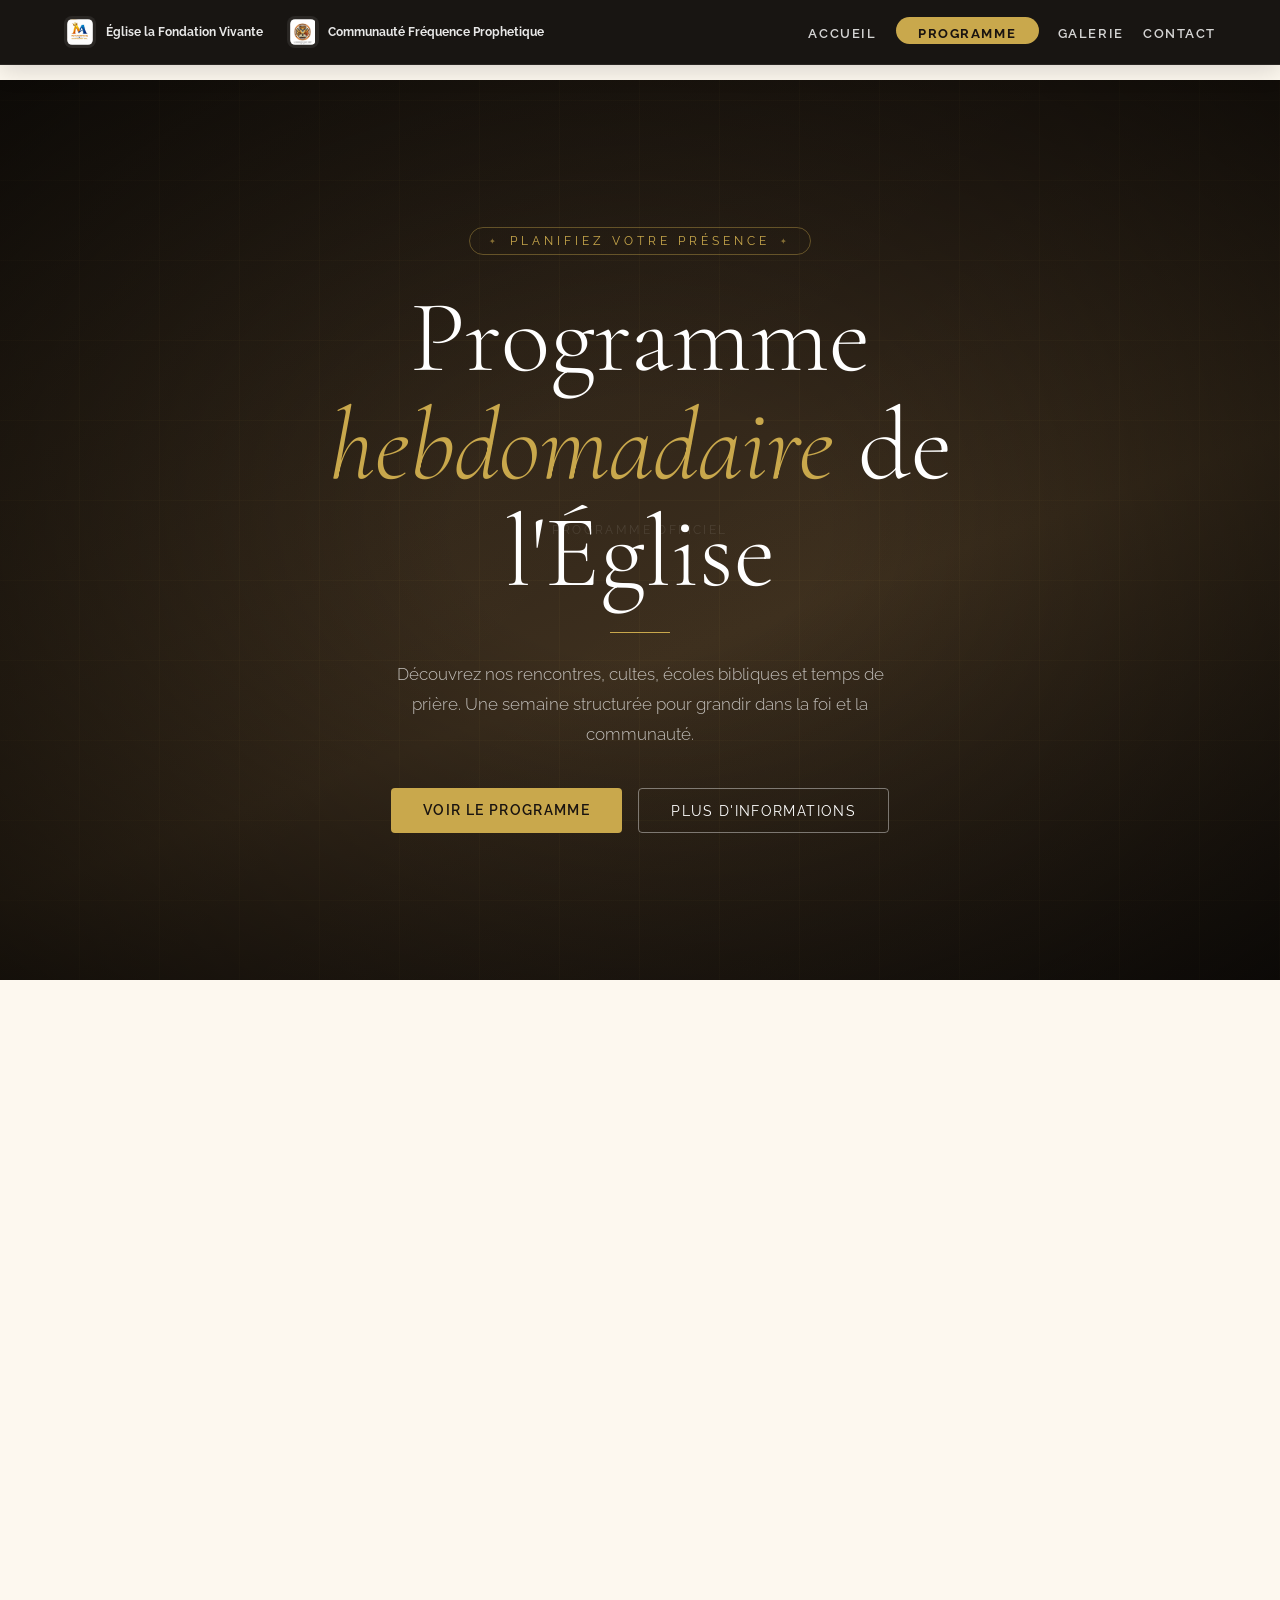
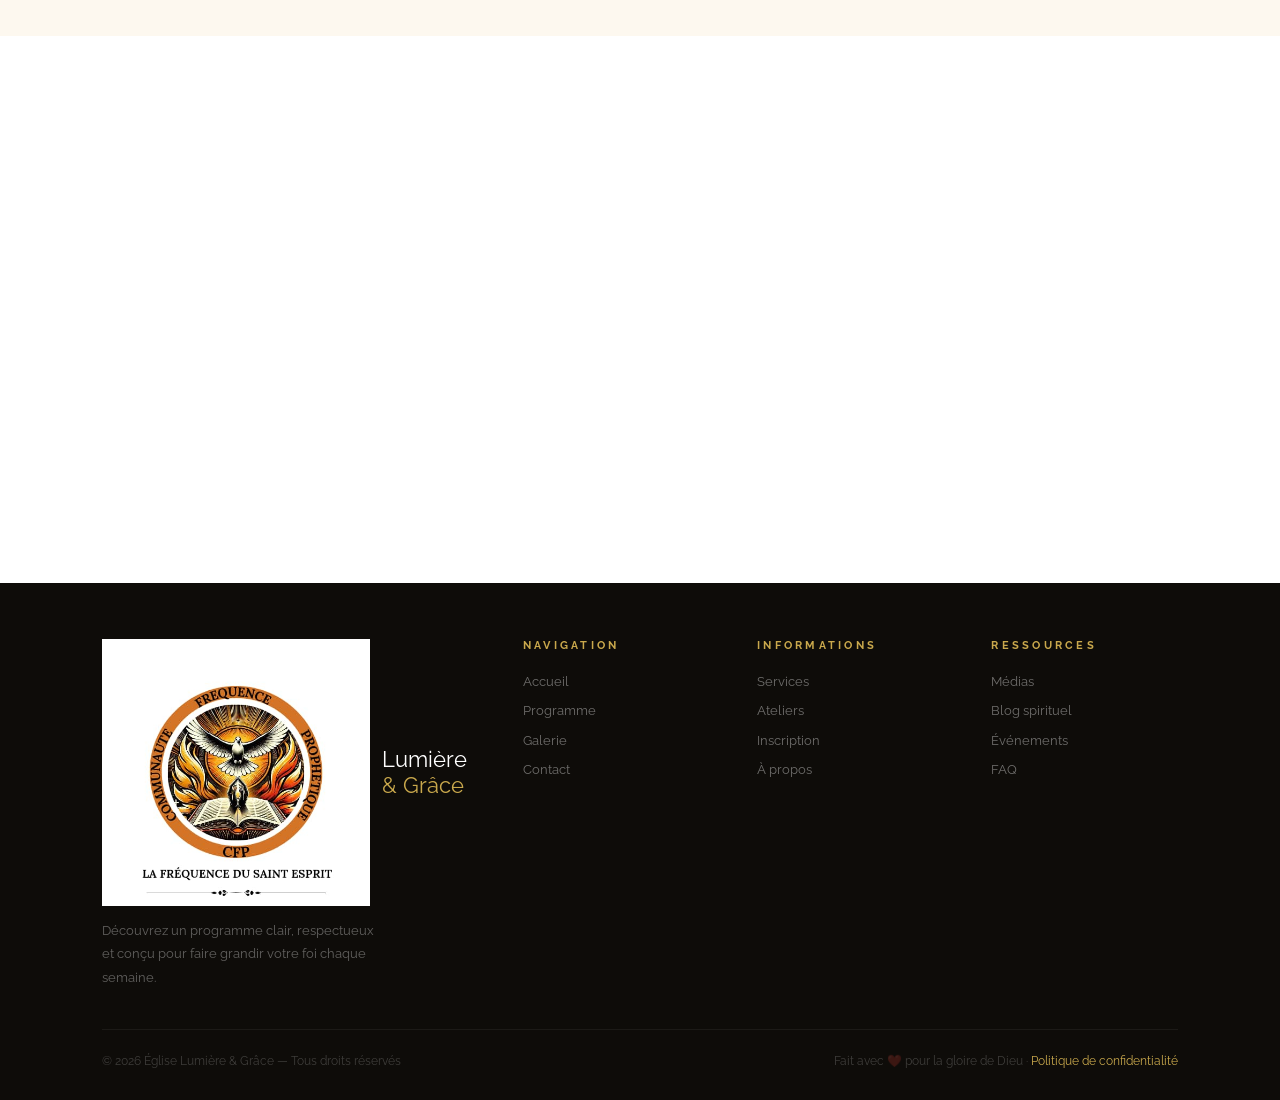
==== programme.html @ e60b37f6 "Add files via upload" ====
<!DOCTYPE html>
<html lang="fr">
<head>
  <meta charset="UTF-8" />
  <meta name="viewport" content="width=device-width, initial-scale=1.0" />
  <title>Programme - Église Lumière & Grâce</title>
  <link rel="preconnect" href="https://fonts.googleapis.com">
  <link rel="preconnect" href="https://fonts.gstatic.com" crossorigin>
  <link href="https://fonts.googleapis.com/css2?family=Cormorant+Garamond:ital,wght@0,300;0,400;0,600;0,700;1,300;1,400&family=Raleway:wght@300;400;500;600&display=swap" rel="stylesheet">
  <link rel="stylesheet" href="styles.css">
</head>
<body>

<header id="navbar" role="navigation" aria-label="Menu principal">
  <div class="nav-partners">
    <div class="partner-item">
      <img src="image logo/WhatsApp Image 2026-04-25 at 00.08.39.jpeg" alt="Église la Fondation Vivante">
      <span><strong>Église la Fondation Vivante</strong></span>
    </div>
    <div class="partner-item">
      <img src="image logo/WhatsApp Image 2026-04-25 at 00.08.05.jpeg" alt="Communauté Fréquence Prophetique">
      <span><strong>Communauté Fréquence Prophetique</strong></span>
    </div>
  </div>
  <ul class="nav-links">
    <li><a href="eglise.html#hero">Accueil</a></li>
    <li><a href="programme.html" class="nav-cta">Programme</a></li>
    <li><a href="eglise.html#galerie">Galerie</a></li>
    <li><a href="eglise.html#contact">Contact</a></li>
  </ul>
  <button class="burger" id="burger" type="button" aria-label="Ouvrir le menu" aria-expanded="false">
    <span></span><span></span><span></span>
  </button>
</header>

<nav class="mobile-menu" id="mobileMenu" role="navigation" aria-label="Menu mobile" aria-hidden="true">
  <a href="eglise.html#hero" onclick="closeMenu()">Accueil</a>
  <a href="programme.html" onclick="closeMenu()">Programme</a>
  <a href="eglise.html#galerie" onclick="closeMenu()">Galerie</a>
  <a href="eglise.html#contact" onclick="closeMenu()">Contact</a>
</nav>

<main>
  <section id="hero">
    <div class="hero-bg">
      <div class="hero-bg-placeholder">Programme officiel</div>
    </div>
    <div class="hero-content">
      <div class="hero-badge">Planifiez votre présence</div>
      <h1 class="hero-title">Programme <em>hebdomadaire</em> de l'Église</h1>
      <div class="hero-divider"></div>
      <p class="hero-sub">
        Découvrez nos rencontres, cultes, écoles bibliques et temps de prière.
        Une semaine structurée pour grandir dans la foi et la communauté.
      </p>
      <div class="hero-btns">
        <a href="#programme" class="btn-gold">Voir le programme</a>
        <a href="#infos" class="btn-outline">Plus d'informations</a>
      </div>
    </div>
  </section>

  <section id="programme">
    <div class="section-label reveal">Programme</div>
    <h2 class="section-title reveal delay-1">Nos <em>rencontres</em> et services</h2>
    <p class="section-desc reveal delay-2">
      Chaque activité est pensée pour vous accompagner dans la louange, l'enseignement et la vie communautaire.
      Retrouvez ici le calendrier détaillé de la semaine.
    </p>

    <div class="horaires-grid reveal delay-3">
      <div class="horaire-card">
        <span class="icon">🕊️</span>
        <p class="horaire-day">Dimanche Matin</p>
        <p class="horaire-service">Culte Principal</p>
        <p class="horaire-time">09h00 — 11h30</p>
        <p class="horaire-desc">Louange, enseignement biblique et adoration familiale</p>
      </div>
      <div class="horaire-card">
        <span class="icon">📖</span>
        <p class="horaire-day">Dimanche Soir</p>
        <p class="horaire-service">École du Dimanche</p>
        <p class="horaire-time">15h00 — 16h30</p>
        <p class="horaire-desc">Étude approfondie de la Parole pour tous les âges</p>
      </div>
      <div class="horaire-card">
        <span class="icon">🙏</span>
        <p class="horaire-day">Mercredi</p>
        <p class="horaire-service">Réunion de prière</p>
        <p class="horaire-time">18h00 — 19h30</p>
        <p class="horaire-desc">Intercession collective et communion spirituelle</p>
      </div>
      <div class="horaire-card">
        <span class="icon">🎵</span>
        <p class="horaire-day">Vendredi</p>
        <p class="horaire-service">Louange & Adoration</p>
        <p class="horaire-time">19h00 — 21h00</p>
        <p class="horaire-desc">Musique, prière et célébration du Seigneur</p>
      </div>
    </div>

    <div class="programme-note reveal delay-4">
      <p><strong>Note :</strong> Les horaires peuvent varier lors des jours fériés et fêtes chrétiennes. Consultez notre page d'accueil pour les annonces spéciales.</p>
    </div>
  </section>

  <section id="infos">
    <div class="section-label reveal">Services</div>
    <h2 class="section-title reveal delay-1">Détails des cultes et rencontres</h2>
    <div class="services-grid reveal delay-2">
      <div class="service-card">
        <div class="service-icon">🕊️</div>
        <h3 class="service-title">Culte principal du dimanche</h3>
        <p class="service-time">Dimanche · 09h00 - 11h30</p>
        <p class="service-desc">
          Un temps de louange, d'enseignement biblique et d'adoration pour toute la famille.
          Venez célébrer la présence de Dieu dans un environnement chaleureux.
        </p>
      </div>
      <div class="service-card">
        <div class="service-icon">📖</div>
        <h3 class="service-title">École du dimanche soir</h3>
        <p class="service-time">Dimanche · 15h00 - 16h30</p>
        <p class="service-desc">
          Enseignement pratique et profond pour grandir dans la parole, la foi et la vie chrétienne.
          Adapté à tous les âges avec des groupes spécifiques.
        </p>
      </div>
      <div class="service-card">
        <div class="service-icon">🙏</div>
        <h3 class="service-title">Réunion de prière</h3>
        <p class="service-time">Mercredi · 18h00 - 19h30</p>
        <p class="service-desc">
          Un moment fort de communion pour intercéder ensemble et vivre la présence de Dieu.
          Partagez vos prières et recevez du soutien spirituel.
        </p>
      </div>
      <div class="service-card">
        <div class="service-icon">🎵</div>
        <h3 class="service-title">Louange & Adoration</h3>
        <p class="service-time">Vendredi · 19h00 - 21h00</p>
        <p class="service-desc">
          Temps de musique, de prière et de célébration pour élever le nom de Jésus ensemble.
          Laissez-vous emporter par la puissance de l'adoration.
        </p>
      </div>
    </div>
  </section>

  <section id="ministères" style="background: var(--cream);">
    <div class="section-label reveal">Ministères</div>
    <h2 class="section-title reveal delay-1">Nos <em>groupes</em> et activités</h2>
    <p class="section-desc reveal delay-2">
      Au-delà des cultes hebdomadaires, rejoignez nos ministères spécialisés pour servir,
      grandir et vivre une foi active dans votre quotidien.
    </p>

    <div class="ministères-grid reveal delay-3">
      <div class="ministère-card">
        <div class="ministère-icon">👨‍👩‍👧‍👦</div>
        <h3 class="ministère-title">Ministère des Familles</h3>
        <p class="ministère-desc">Accompagnement des couples et familles dans leur marche chrétienne.</p>
      </div>
      <div class="ministère-card">
        <div class="ministère-icon">🎵</div>
        <h3 class="ministère-title">Groupe de Louange</h3>
        <p class="ministère-desc">Participez à la musique et à l'adoration pour glorifier Dieu.</p>
      </div>
      <div class="ministère-card">
        <div class="ministère-icon">🧑‍🎓</div>
        <h3 class="ministère-title">Jeunesse</h3>
        <p class="ministère-desc">Rencontres et activités pour les jeunes de 13 à 30 ans.</p>
      </div>
      <div class="ministère-card">
        <div class="ministère-icon">🤝</div>
        <h3 class="ministère-title">Actions Sociales</h3>
        <p class="ministère-desc">Service aux plus démunis et œuvres caritatives locales.</p>
      </div>
    </div>
  </section>

  <section id="contact" style="background: var(--white);">
    <div class="section-label reveal">Contact</div>
    <h2 class="section-title reveal delay-1">Besoin de <em>renseignements</em> ?</h2>
    <p class="section-desc reveal delay-2">
      Notre équipe est à votre disposition pour répondre à vos questions sur le programme,
      vous aider à choisir le service adapté ou vous accompagner dans votre démarche.
    </p>
    <div class="contact-info reveal delay-3" style="padding-right: 0;">
      <div class="contact-detail">
        <div class="contact-icon">📍</div>
        <div class="contact-text">
          <small>Adresse</small>
          <p>12 Rue de l'Évangile, Cocody, Abidjan</p>
        </div>
      </div>
      <div class="contact-detail">
        <div class="contact-icon">✉️</div>
        <div class="contact-text">
          <small>Email</small>
          <p>contact@eglise-lumiere.ci</p>
        </div>
      </div>
      <div class="contact-detail">
        <div class="contact-icon">📞</div>
        <div class="contact-text">
          <small>Téléphone</small>
          <p>+225 07 XX XX XX XX</p>
        </div>
      </div>
    </div>
  </section>
</main>

<footer>
  <div class="footer-top">
    <div class="footer-brand">
      <div class="nav-logo">
        <div class="logo-img">
          <img src="image logo/WhatsApp Image 2026-04-25 at 00.08.05.jpeg" alt="Logo - La Fréquence du Saint Esprit">
        </div>
        <span class="logo-name" style="color: var(--white)">Lumière <span style="color: var(--gold)">& Grâce</span></span>
      </div>
      <p>Découvrez un programme clair, respectueux et conçu pour faire grandir votre foi chaque semaine.</p>
    </div>
    <div class="footer-col">
      <h4>Navigation</h4>
      <ul>
        <li><a href="eglise.html#hero">Accueil</a></li>
        <li><a href="programme.html">Programme</a></li>
        <li><a href="eglise.html#galerie">Galerie</a></li>
        <li><a href="eglise.html#contact">Contact</a></li>
      </ul>
    </div>
    <div class="footer-col">
      <h4>Informations</h4>
      <ul>
        <li><a href="#programme">Services</a></li>
        <li><a href="#infos">Ateliers</a></li>
        <li><a href="#contact">Inscription</a></li>
        <li><a href="#">À propos</a></li>
      </ul>
    </div>
    <div class="footer-col">
      <h4>Ressources</h4>
      <ul>
        <li><a href="eglise.html#videos">Médias</a></li>
        <li><a href="#">Blog spirituel</a></li>
        <li><a href="#">Événements</a></li>
        <li><a href="#">FAQ</a></li>
      </ul>
    </div>
  </div>
  <div class="footer-bottom">
    <span>© 2026 Église Lumière & Grâce — Tous droits réservés</span>
    <span>Fait avec ❤️ pour la gloire de Dieu · <a href="#">Politique de confidentialité</a></span>
  </div>
</footer>

<script>
  const navbar = document.getElementById('navbar');
  const burger = document.getElementById('burger');
  const mobileMenu = document.getElementById('mobileMenu');

  window.addEventListener('scroll', () => {
    navbar.classList.toggle('scrolled', window.scrollY > 60);
  });

  if (burger && mobileMenu) {
    mobileMenu.setAttribute('aria-hidden', 'true');
    burger.addEventListener('click', () => {
      const isOpen = !mobileMenu.classList.contains('open');
      burger.classList.toggle('open');
      mobileMenu.classList.toggle('open');
      mobileMenu.setAttribute('aria-hidden', String(!isOpen));
      burger.setAttribute('aria-expanded', String(isOpen));
      document.body.style.overflow = isOpen ? 'hidden' : '';
    });
  }

  function closeMenu() {
    if (!burger || !mobileMenu) return;
    burger.classList.remove('open');
    mobileMenu.classList.remove('open');
    mobileMenu.setAttribute('aria-hidden', 'true');
    burger.setAttribute('aria-expanded', 'false');
    document.body.style.overflow = '';
  }
</script>
</body>
</html>
---- styles.css ----
/* ─── VARIABLES ─────────────────────────────────────── */
:root {
  --gold:     #c9a84c;
  --gold-lt:  #e8c96a;
  --gold-dk:  #8a6820;
  --cream:    #fdf8ef;
  --dark:     #1a1410;
  --mid:      #3d2f1e;
  --text:     #4a3728;
  --white:    #ffffff;
  --radius:   4px;
  --trans:    0.4s cubic-bezier(.4,0,.2,1);
  --topbar-offset: 72px;
  --page-offset: 80px;
}

/* ─── RESET ─────────────────────────────────────────── */
*, *::before, *::after { box-sizing: border-box; margin: 0; padding: 0; }
html { scroll-behavior: smooth; font-size: 16px; }
body {
  font-family: 'Raleway', sans-serif;
  background: var(--cream);
  color: var(--text);
  overflow-x: hidden;
  padding-top: var(--page-offset);
}
img, video { max-width: 100%; display: block; }
a { text-decoration: none; color: inherit; }

/* ─── SCROLL BAR ─────────────────────────────────────── */
::-webkit-scrollbar { width: 6px; }
::-webkit-scrollbar-track { background: var(--cream); }
::-webkit-scrollbar-thumb { background: var(--gold); border-radius: 3px; }

/* ─── LOADER ─────────────────────────────────────────── */
#loader {
  position: fixed; inset: 0;
  background: var(--dark);
  display: flex; flex-direction: column;
  align-items: center; justify-content: center;
  z-index: 9999;
  transition: opacity .6s ease, visibility .6s ease;
}
#loader.hidden { opacity: 0; visibility: hidden; pointer-events: none; }
.loader-cross {
  width: 50px; height: 50px;
  position: relative;
  animation: pulse 1.2s ease-in-out infinite;
}
.loader-cross::before,
.loader-cross::after {
  content: '';
  position: absolute;
  background: var(--gold);
  border-radius: 2px;
}
.loader-cross::before { width: 6px; height: 100%; top: 0; left: 50%; transform: translateX(-50%); }
.loader-cross::after  { width: 100%; height: 6px; top: 50%; left: 0; transform: translateY(-50%); }
.loader-text { color: var(--gold); font-family: 'Cormorant Garamond', serif; font-size: 1rem; letter-spacing: .4em; margin-top: 1.5rem; opacity: .7; }
@keyframes pulse { 0%,100%{ opacity:.4; transform:scale(.9); } 50%{ opacity:1; transform:scale(1); } }

/* ─── NAV ─────────────────────────────────────────────── */
.top-partners-bar {
  position: fixed; top: 0; left: 0; right: 0; z-index: 105;
  display: flex; flex-wrap: wrap; justify-content: space-between; align-items: center;
  gap: 1rem;
  min-height: 4.2rem;
  padding: .7rem 5%;
  background: rgba(15,12,9,.92);
  border-bottom: 1px solid rgba(255,255,255,.1);
  backdrop-filter: blur(10px);
}
.partner-item {
  display: flex; align-items: center; gap: .75rem;
}
.partner-item img {
  width: 34px; height: 34px;
  object-fit: cover;
  border-radius: 12px;
  background: rgba(255,255,255,.08);
  padding: .3rem;
}
.partner-item span {
  font-size: .79rem;
  color: rgba(255,255,255,.92);
  font-weight: 600;
  line-height: 1.2;
}
.partner-item span strong { font-weight: 700; }

#navbar {
  position: fixed; top: 0; left: 0; right: 0; z-index: 110;
  display: flex; align-items: center; justify-content: space-between;
  padding: 1rem 5%;
  background: rgba(15,12,9,.96);
  border-bottom: 1px solid rgba(255,255,255,.08);
  box-shadow: 0 6px 24px rgba(0,0,0,.14);
  transition: background var(--trans), box-shadow var(--trans), padding var(--trans);
}
#navbar.scrolled {
  background: rgba(15,12,9,.99);
  backdrop-filter: blur(12px);
  box-shadow: 0 10px 32px rgba(0,0,0,.2);
  padding: .75rem 5%;
}
.nav-logo {
  display: flex; align-items: center; gap: .8rem;
}
.nav-partners {
  display: flex; gap: 1.5rem; align-items: center;
}
.nav-partners .partner-item {
  display: flex; align-items: center; gap: .6rem;
}
.nav-partners .partner-item img {
  width: 32px; height: 32px;
  object-fit: cover;
  border-radius: 8px;
  background: rgba(255,255,255,.08);
  padding: .2rem;
}
.nav-partners .partner-item span {
  font-size: .75rem;
  color: rgba(255,255,255,.9);
  font-weight: 600;
  line-height: 1.2;
}
.nav-partners .partner-item span strong { font-weight: 700; }
.nav-links {
  display: flex; gap: 1.2rem; list-style: none;
  align-items: center;
}
.nav-links a {
  color: rgba(255,255,255,.82);
  font-size: .82rem; font-weight: 600;
  letter-spacing: .12em; text-transform: uppercase;
  position: relative; padding-bottom: 3px;
  transition: color var(--trans);
}
.nav-links a::after {
  content: '';
  position: absolute; bottom: 0; left: 0;
  width: 0; height: 1px;
  background: var(--gold);
  transition: width var(--trans);
}
.nav-links a:hover { color: var(--gold); }
.nav-links a:hover::after { width: 100%; }

.nav-cta {
  background: var(--gold);
  color: var(--dark) !important;
  padding: .55rem 1.4rem;
  border-radius: 999px;
  font-weight: 700 !important;
  letter-spacing: .1em;
  transition: background var(--trans), transform var(--trans) !important;
}
.nav-cta::after { display: none !important; }
.nav-cta:hover { background: var(--gold-lt) !important; transform: translateY(-1px); }

/* burger */
.burger {
  display: none;
  appearance: none;
  border: none;
  background: transparent;
  color: inherit;
  flex-direction: column; gap: 5px;
  cursor: pointer;
  padding: 8px;
}
.burger span {
  width: 26px; height: 2px;
  background: var(--white);
  border-radius: 2px;
  transition: var(--trans);
}
.burger.open span:nth-child(1) { transform: rotate(45deg) translate(5px,5px); }
.burger.open span:nth-child(2) { opacity: 0; }
.burger.open span:nth-child(3) { transform: rotate(-45deg) translate(5px,-5px); }

/* mobile menu */
.mobile-menu {
  display: none;
  position: fixed; top: 0; left: 0; right: 0; bottom: 0;
  background: rgba(15,12,9,.98);
  flex-direction: column; align-items: center; justify-content: center;
  gap: 2rem; z-index: 115;
  padding: 0 2rem;
}
.mobile-menu.open { display: flex; animation: fadeIn .3s ease; }
.mobile-menu a {
  color: var(--white);
  font-family: 'Cormorant Garamond', serif;
  font-size: 1.9rem; letter-spacing: .08em;
  transition: color var(--trans);
}
.mobile-menu a:hover { color: var(--gold); }

/* ─── NAV RESPONSIVE ────────────────────────────────── */
@media (max-width: 980px) {
  .top-partners-bar { padding: .7rem 4%; gap: .8rem; }
  #navbar { padding: .85rem 4%; }
  .nav-links { display: none; }
  .burger { display: flex; }
  .nav-partners { display: none; }
}

@media (max-width: 720px) {
  .top-partners-bar { flex-direction: column; align-items: flex-start; padding: .8rem 4%; }
  .partner-item { width: 100%; justify-content: flex-start; }
  #navbar { padding: .75rem 4%; }
  .logo-name { font-size: 1.05rem; }
  .nav-cta { padding: .55rem 1rem; font-size: .78rem; }
  .hero-content { padding: 2rem 4%; }
  .hero-badge { font-size: .75rem; padding: .4rem 1rem; }
  .hero-title { font-size: clamp(2.6rem, 9vw, 4.5rem); }
}

/* ─── HERO ────────────────────────────────────────────── */
#hero {
  min-height: 100vh;
  position: relative;
  display: flex; align-items: center; justify-content: center;
  overflow: hidden;
}
/* ── HERO BG — remplacez l'URL par votre image ── */
.hero-bg {
  position: absolute; inset: 0;
  background: linear-gradient(160deg, #1a1410 0%, #3d2f1e 60%, #1a1410 100%);
  /* background: url('votre-image-hero.jpg') center/cover no-repeat; */
}
.hero-bg::after {
  content: '';
  position: absolute; inset: 0;
  background: radial-gradient(ellipse at center, transparent 20%, rgba(0,0,0,.65) 100%);
}
/* ── IMAGE PLACEHOLDER HERO ── */
.hero-bg-placeholder {
  position: absolute; inset: 0;
  background:
    linear-gradient(135deg,
      rgba(201,168,76,.06) 0%,
      transparent 50%,
      rgba(201,168,76,.04) 100%),
    repeating-linear-gradient(
      0deg,
      transparent,
      transparent 79px,
      rgba(201,168,76,.04) 79px,
      rgba(201,168,76,.04) 80px
    ),
    repeating-linear-gradient(
      90deg,
      transparent,
      transparent 79px,
      rgba(201,168,76,.04) 79px,
      rgba(201,168,76,.04) 80px
    );
  display: flex; align-items: center; justify-content: center;
  font-size: .75rem; color: rgba(255,255,255,.1);
  letter-spacing: .2em; text-transform: uppercase;
}
.hero-content {
  position: relative; z-index: 2;
  text-align: center;
  padding: 2rem 5%;
  max-width: 860px;
}
.hero-badge {
  display: inline-flex; align-items: center; gap: .6rem;
  border: 1px solid rgba(201,168,76,.4);
  color: var(--gold); font-size: .72rem;
  letter-spacing: .35em; text-transform: uppercase;
  padding: .4rem 1.2rem; border-radius: 100px;
  margin-bottom: 1.8rem;
  opacity: 0; transform: translateY(20px);
  animation: slideUp .7s ease .3s forwards;
}
.hero-badge::before, .hero-badge::after {
  content: '✦'; font-size: .5rem; opacity: .6;
}
.hero-title {
  font-family: 'Cormorant Garamond', serif;
  font-size: clamp(3rem, 8vw, 7rem);
  font-weight: 300; line-height: 1.05;
  color: var(--white);
  opacity: 0; transform: translateY(30px);
  animation: slideUp .8s ease .5s forwards;
}
.hero-title em { color: var(--gold); font-style: italic; }
.hero-divider {
  width: 60px; height: 1px;
  background: var(--gold);
  margin: 1.6rem auto;
  opacity: 0;
  animation: fadeIn .6s ease .9s forwards;
}
.hero-sub {
  font-size: clamp(.9rem, 2vw, 1.05rem);
  color: rgba(255,255,255,.7);
  font-weight: 300; line-height: 1.8;
  max-width: 500px; margin: 0 auto 2.4rem;
  opacity: 0;
  animation: fadeIn .8s ease 1.1s forwards;
}
.hero-btns {
  display: flex; gap: 1rem; justify-content: center; flex-wrap: wrap;
  opacity: 0; transform: translateY(20px);
  animation: slideUp .7s ease 1.3s forwards;
}
.btn-gold {
  background: var(--gold);
  color: var(--dark);
  padding: .85rem 2rem;
  border-radius: var(--radius);
  font-weight: 600; font-size: .85rem;
  letter-spacing: .1em; text-transform: uppercase;
  transition: background var(--trans), transform var(--trans), box-shadow var(--trans);
}
.btn-gold:hover {
  background: var(--gold-lt);
  transform: translateY(-2px);
  box-shadow: 0 8px 24px rgba(201,168,76,.3);
}
.btn-outline {
  border: 1px solid rgba(255,255,255,.4);
  color: var(--white);
  padding: .85rem 2rem;
  border-radius: var(--radius);
  font-weight: 400; font-size: .85rem;
  letter-spacing: .1em; text-transform: uppercase;
  transition: border-color var(--trans), color var(--trans), transform var(--trans);
}
.btn-outline:hover {
  border-color: var(--gold); color: var(--gold);
  transform: translateY(-2px);
}
.hero-scroll {
  position: absolute; bottom: 2.5rem; left: 50%; transform: translateX(-50%);
  display: flex; flex-direction: column; align-items: center; gap: .5rem;
  color: rgba(255,255,255,.4); font-size: .65rem; letter-spacing: .2em;
  text-transform: uppercase;
  animation: bounce 2s ease infinite;
}
.hero-scroll::before {
  content: '';
  width: 1px; height: 40px;
  background: linear-gradient(to bottom, transparent, var(--gold));
}
@keyframes bounce { 0%,100%{ transform: translateX(-50%) translateY(0); } 50%{ transform: translateX(-50%) translateY(6px); } }

/* ─── SECTIONS COMMUNES ──────────────────────────────── */
section { padding: 6rem 5%; scroll-margin-top: 160px; }
.section-label {
  font-size: .7rem; letter-spacing: .4em; text-transform: uppercase;
  color: var(--gold); margin-bottom: .8rem;
  display: flex; align-items: center; gap: .8rem;
}
.section-label::before {
  content: ''; display: block;
  width: 30px; height: 1px; background: var(--gold); flex-shrink: 0;
}
.section-title {
  font-family: 'Cormorant Garamond', serif;
  font-size: clamp(2rem, 4.5vw, 3.2rem);
  font-weight: 300; line-height: 1.15;
  color: var(--dark); margin-bottom: 1.2rem;
}
.section-title em { color: var(--gold-dk); font-style: italic; }
.section-desc {
  max-width: 560px;
  font-size: .95rem; line-height: 1.9;
  color: var(--text); font-weight: 300;
}
.text-center { text-align: center; }
.justify-center { justify-content: center; }
.section-title.light { color: var(--white); }
.text-white { color: var(--white); }
.text-gold { color: var(--gold); }
.text-light { color: rgba(255,255,255,.55); }
.btn-sm {
  font-size: .8rem;
  padding: .7rem 1.4rem;
}

/*  animations */
.reveal {
  opacity: 0; transform: translateY(36px);
  transition: opacity .8s ease, transform .8s ease;
}
.reveal.visible { opacity: 1; transform: none; }
.reveal-left  { opacity: 0; transform: translateX(-40px); transition: opacity .8s ease, transform .8s ease; }
.reveal-right { opacity: 0; transform: translateX(40px);  transition: opacity .8s ease, transform .8s ease; }
.reveal-left.visible, .reveal-right.visible { opacity: 1; transform: none; }
.delay-1 { transition-delay: .15s !important; }
.delay-2 { transition-delay: .30s !important; }
.delay-3 { transition-delay: .45s !important; }
.delay-4 { transition-delay: .60s !important; }

/* ─── ACCUEIL / BIENVENUE ─────────────────────────────── */
#accueil {
  background: var(--white);
  display: grid; grid-template-columns: 1fr 1fr;
  gap: 5rem; align-items: center;
  padding: 7rem 8%;
}
.welcome-img {
  position: relative; border-radius: 2px; overflow: hidden;
  aspect-ratio: 4/5;
}
/* ── IMAGE PLACEHOLDER ── */
.img-placeholder {
  width: 100%; height: 100%;
  background: linear-gradient(145deg, #e8dcc8, #d4c4a0);
  display: flex; flex-direction: column;
  align-items: center; justify-content: center;
  gap: .6rem; color: #9a8060; font-size: .78rem;
  letter-spacing: .15em; text-transform: uppercase;
  min-height: 200px;
}
.img-placeholder svg { opacity: .35; width: 40px; height: 40px; }
.img-placeholder img { width: 100%; height: 100%; object-fit: cover; }
.welcome-img .badge-img {
  position: absolute; bottom: -1.5rem; right: -1.5rem;
  width: 120px; height: 120px;
  background: var(--gold);
  border-radius: 50%;
  display: flex; flex-direction: column;
  align-items: center; justify-content: center;
  color: var(--dark);
  font-family: 'Cormorant Garamond', serif;
  font-size: 2rem; font-weight: 700;
  line-height: 1; text-align: center;
  box-shadow: 0 4px 20px rgba(201,168,76,.4);
}
.welcome-img .badge-img small { font-size: .65rem; letter-spacing: .15em; font-weight: 400; font-family: 'Raleway', sans-serif; }
.welcome-img .gold-line {
  position: absolute; top: -1rem; left: -1rem;
  width: 60%; height: 60%;
  border-top: 2px solid var(--gold);
  border-left: 2px solid var(--gold);
}
.welcome-text { padding-left: 1rem; }
.welcome-quote {
  border-left: 3px solid var(--gold);
  padding: 1rem 1.5rem;
  margin: 2rem 0;
  font-family: 'Cormorant Garamond', serif;
  font-style: italic; font-size: 1.2rem;
  color: var(--mid); line-height: 1.7;
}
.stats-row {
  display: grid; grid-template-columns: repeat(3, 1fr);
  gap: 1.5rem; margin-top: 2.5rem;
}
.stat-item { text-align: center; }
.stat-num {
  font-family: 'Cormorant Garamond', serif;
  font-size: 2.4rem; font-weight: 600; color: var(--gold-dk);
  display: block;
}
.stat-lbl {
  font-size: .72rem; letter-spacing: .15em;
  text-transform: uppercase; color: var(--text); opacity: .7;
}

/* ─── HORAIRES ───────────────────────────────────────── */
#horaires {
  background: var(--dark);
  text-align: center;
}
#horaires .section-title { color: var(--white); }
#horaires .section-label::before { background: var(--gold); }
.horaires-grid {
  display: grid;
  grid-template-columns: repeat(auto-fit, minmax(220px, 1fr));
  gap: 1.5rem; margin-top: 3.5rem;
}
.horaire-card {
  border: 1px solid rgba(201,168,76,.2);
  border-radius: var(--radius);
  padding: 2rem 1.5rem;
  transition: border-color var(--trans), transform var(--trans), background var(--trans);
  cursor: default;
}
.horaire-card:hover {
  border-color: var(--gold);
  background: rgba(201,168,76,.06);
  transform: translateY(-4px);
}
.horaire-card .icon {
  font-size: 1.8rem; margin-bottom: 1rem; display: block;
}
.horaire-day {
  font-family: 'Cormorant Garamond', serif;
  font-size: 1.3rem; color: var(--gold); margin-bottom: .4rem;
}
.horaire-service {
  font-size: .8rem; color: rgba(255,255,255,.6);
  letter-spacing: .08em; margin-bottom: .6rem;
}
.horaire-time {
  font-size: 1rem; color: var(--white); font-weight: 500;
}
.horaire-desc {
  font-size: .75rem; color: rgba(255,255,255,.7);
  margin-top: .4rem; line-height: 1.4;
}
.programme-note {
  margin-top: 2rem; text-align: center;
  color: var(--text); font-size: .9rem;
  max-width: 600px; margin-left: auto; margin-right: auto;
}
.programme-note p { margin: 0; }

/* ─── SERVICES ─────────────────────────────────── */
.services-grid {
  display: grid;
  grid-template-columns: repeat(auto-fit, minmax(280px, 1fr));
  gap: 2rem; margin-top: 3rem;
}
.service-card {
  background: var(--white);
  border-radius: var(--radius);
  padding: 2rem 1.5rem;
  box-shadow: 0 4px 20px rgba(0,0,0,.08);
  transition: transform var(--trans), box-shadow var(--trans);
  text-align: center;
}
.service-card:hover {
  transform: translateY(-4px);
  box-shadow: 0 8px 30px rgba(0,0,0,.12);
}
.service-icon {
  font-size: 2.5rem; margin-bottom: 1rem;
}
.service-title {
  font-family: 'Cormorant Garamond', serif;
  font-size: 1.3rem; font-weight: 600;
  color: var(--dark); margin-bottom: .5rem;
}
.service-time {
  font-size: .85rem; color: var(--gold);
  font-weight: 600; margin-bottom: 1rem;
  letter-spacing: .1em; text-transform: uppercase;
}
.service-desc {
  font-size: .9rem; line-height: 1.6;
  color: var(--text);
}

/* ─── MINISTÈRES ───────────────────────────────── */
.ministères-grid {
  display: grid;
  grid-template-columns: repeat(auto-fit, minmax(250px, 1fr));
  gap: 1.5rem; margin-top: 3rem;
}
.ministère-card {
  background: var(--white);
  border-radius: var(--radius);
  padding: 1.5rem;
  text-align: center;
  transition: transform var(--trans), box-shadow var(--trans);
}
.ministère-card:hover {
  transform: translateY(-2px);
  box-shadow: 0 6px 20px rgba(0,0,0,.1);
}
.ministère-icon {
  font-size: 2rem; margin-bottom: .8rem;
}
.ministère-title {
  font-family: 'Cormorant Garamond', serif;
  font-size: 1.1rem; font-weight: 600;
  color: var(--dark); margin-bottom: .5rem;
}
.ministère-desc {
  font-size: .85rem; line-height: 1.5;
  color: var(--text);
}
.horaires-note {
  margin-top: 2rem; color: rgba(255,255,255,.4);
  font-size: .82rem; font-style: italic;
}

/* ─── GALERIE PHOTO ──────────────────────────────────── */
#galerie { background: var(--cream); }
.galerie-header {
  display: flex; justify-content: space-between; align-items: flex-end;
  flex-wrap: wrap; gap: 1rem; margin-bottom: 3rem;
}
.gallery-grid {
  display: grid;
  grid-template-columns: repeat(12, 1fr);
  grid-template-rows: auto;
  gap: 1rem;
}
.gallery-item {
  position: relative; overflow: hidden;
  border-radius: var(--radius);
  cursor: pointer;
}
.gallery-item:nth-child(1) { grid-column: span 5; grid-row: span 2; }
.gallery-item:nth-child(2) { grid-column: span 4; }
.gallery-item:nth-child(3) { grid-column: span 3; }
.gallery-item:nth-child(4) { grid-column: span 4; }
.gallery-item:nth-child(5) { grid-column: span 3; }
.gallery-item:nth-child(6) { grid-column: span 5; }
.gallery-item .img-placeholder {
  aspect-ratio: unset;
  min-height: 180px; height: 100%;
}
.gallery-item img {
  width: 100%; height: 100%; object-fit: cover;
  transition: transform .6s ease;
}
.gallery-item:hover img { transform: scale(1.05); }
.gallery-overlay {
  position: absolute; inset: 0;
  background: linear-gradient(to top, rgba(0,0,0,.5) 0%, transparent 60%);
  opacity: 0; transition: opacity var(--trans);
  display: flex; align-items: flex-end; padding: 1rem;
}
.gallery-item:hover .gallery-overlay { opacity: 1; }
.gallery-overlay span {
  color: var(--white); font-size: .78rem; letter-spacing: .12em;
}

/* ─── VIDÉOS ─────────────────────────────────────────── */
#videos { background: var(--white); }
.videos-grid {
  display: grid;
  grid-template-columns: repeat(auto-fit, minmax(300px, 1fr));
  gap: 2rem; margin-top: 3rem;
}
.video-card {
  border-radius: var(--radius);
  overflow: hidden;
  box-shadow: 0 4px 24px rgba(0,0,0,.08);
  transition: transform var(--trans), box-shadow var(--trans);
}
.video-card:hover {
  transform: translateY(-4px);
  box-shadow: 0 12px 40px rgba(0,0,0,.14);
}
.video-wrapper {
  position: relative;
  aspect-ratio: 16/9;
  background: var(--dark);
  overflow: hidden;
}
/* ── VIDEO PLACEHOLDER ── */
.video-placeholder {
  width: 100%; height: 100%;
  display: flex; flex-direction: column;
  align-items: center; justify-content: center;
  gap: .8rem;
  background: linear-gradient(135deg, #2a2018, #1a1410);
}
.play-btn {
  width: 56px; height: 56px;
  background: var(--gold);
  border-radius: 50%;
  display: flex; align-items: center; justify-content: center;
  transition: transform var(--trans), background var(--trans);
}
.video-card:hover .play-btn { transform: scale(1.1); background: var(--gold-lt); }
.play-btn svg { fill: var(--dark); margin-left: 3px; }
.video-placeholder video {
  position: absolute; inset: 0;
  width: 100%; height: 100%; object-fit: cover;
}
.video-info { padding: 1.2rem 1.4rem; background: var(--white); }
.video-tag {
  font-size: .65rem; letter-spacing: .25em; text-transform: uppercase;
  color: var(--gold); margin-bottom: .4rem;
}
.video-title-card {
  font-family: 'Cormorant Garamond', serif;
  font-size: 1.15rem; color: var(--dark); margin-bottom: .4rem;
}
.video-date { font-size: .78rem; color: rgba(0,0,0,.4); }

/* ─── PASTEUR / ÉQUIPE ───────────────────────────────── */
#equipe {
  background: linear-gradient(160deg, #f7f0e3, #fdf8ef);
}
.equipe-grid {
  display: grid;
  grid-template-columns: repeat(auto-fit, minmax(240px, 1fr));
  gap: 2rem; margin-top: 3.5rem;
}
.membre-card {
  text-align: center;
  padding: 2rem 1.5rem;
  background: var(--white);
  border-radius: var(--radius);
  border-bottom: 3px solid transparent;
  transition: border-color var(--trans), box-shadow var(--trans), transform var(--trans);
}
.membre-card:hover {
  border-bottom-color: var(--gold);
  box-shadow: 0 8px 32px rgba(0,0,0,.1);
  transform: translateY(-4px);
}
.membre-photo {
  width: 100px; height: 100px;
  border-radius: 50%;
  margin: 0 auto 1.2rem;
  border: 3px solid var(--gold);
  overflow: hidden;
}
.membre-photo .img-placeholder { min-height: unset; height: 100%; border-radius: 50%; }
.membre-name {
  font-family: 'Cormorant Garamond', serif;
  font-size: 1.3rem; color: var(--dark);
}
.membre-role {
  font-size: .72rem; letter-spacing: .2em; text-transform: uppercase;
  color: var(--gold); margin: .3rem 0 .8rem;
}
.membre-desc {
  font-size: .85rem; line-height: 1.7; color: var(--text); opacity: .8;
}

/* ─── CONTACT ────────────────────────────────────────── */
#contact {
  background: var(--dark);
  display: grid; grid-template-columns: 1fr 1fr;
  gap: 4rem; align-items: start;
}
#contact .section-title { color: var(--white); }
#contact .section-label::before { background: var(--gold); }
.contact-info { padding-right: 2rem; }
.contact-detail {
  display: flex; gap: 1rem; margin-top: 1.8rem;
  align-items: flex-start;
}
.contact-icon {
  width: 42px; height: 42px; flex-shrink: 0;
  border: 1px solid rgba(201,168,76,.4);
  border-radius: 50%;
  display: flex; align-items: center; justify-content: center;
  font-size: 1rem;
}
.contact-text small {
  display: block; font-size: .65rem; letter-spacing: .2em;
  text-transform: uppercase; color: var(--gold); margin-bottom: .3rem;
}
.contact-text p {
  font-size: .9rem; color: rgba(255,255,255,.7); line-height: 1.5;
}
.contact-form { display: flex; flex-direction: column; gap: 1.2rem; }
.form-group { display: flex; flex-direction: column; gap: .45rem; }
.form-group label {
  font-size: .7rem; letter-spacing: .18em; text-transform: uppercase;
  color: rgba(255,255,255,.5);
}
.form-group input,
.form-group textarea,
.form-group select {
  background: rgba(255,255,255,.05);
  border: 1px solid rgba(255,255,255,.12);
  border-radius: var(--radius);
  color: var(--white);
  padding: .85rem 1rem;
  font-family: 'Raleway', sans-serif;
  font-size: .9rem;
  transition: border-color var(--trans), background var(--trans);
  outline: none;
  resize: vertical;
}
.form-group input:focus,
.form-group textarea:focus,
.form-group select:focus {
  border-color: var(--gold);
  background: rgba(201,168,76,.06);
}
.form-group select option { background: var(--dark); }
.form-row { display: grid; grid-template-columns: 1fr 1fr; gap: 1rem; }
.submit-btn {
  background: var(--gold);
  color: var(--dark);
  border: none; cursor: pointer;
  padding: 1rem;
  border-radius: var(--radius);
  font-family: 'Raleway', sans-serif;
  font-size: .85rem; font-weight: 600;
  letter-spacing: .12em; text-transform: uppercase;
  transition: background var(--trans), transform var(--trans);
}
.submit-btn:hover { background: var(--gold-lt); transform: translateY(-1px); }

/* ─── MAP PLACEHOLDER ─────────────────────────────────── */
.map-placeholder {
  grid-column: 1 / -1;
  height: 280px;
  background: rgba(255,255,255,.04);
  border: 1px solid rgba(201,168,76,.15);
  border-radius: var(--radius);
  display: flex; align-items: center; justify-content: center;
  color: rgba(255,255,255,.2);
  font-size: .75rem; letter-spacing: .25em; text-transform: uppercase;
  margin-top: 1rem;
  overflow: hidden;
}
.map-placeholder iframe {
  width: 100%; height: 100%; border: none; filter: grayscale(30%) invert(90%);
}

/* ─── FOOTER ─────────────────────────────────────────── */
footer {
  background: #0e0c09;
  padding: 3.5rem 8% 2rem;
}
.footer-top {
  display: grid; grid-template-columns: 2fr 1fr 1fr 1fr;
  gap: 3rem; padding-bottom: 2.5rem;
  border-bottom: 1px solid rgba(255,255,255,.06);
}
.footer-brand .logo-name { font-size: 1.4rem; }
.footer-brand p {
  font-size: .82rem; line-height: 1.8;
  color: rgba(255,255,255,.35); margin-top: .8rem; max-width: 280px;
}
.socials { display: flex; gap: .8rem; margin-top: 1.2rem; }
.social-btn {
  width: 36px; height: 36px;
  border: 1px solid rgba(201,168,76,.3);
  border-radius: 50%;
  display: flex; align-items: center; justify-content: center;
  color: rgba(255,255,255,.5); font-size: .85rem;
  transition: border-color var(--trans), color var(--trans), background var(--trans);
}
.social-btn:hover {
  border-color: var(--gold); color: var(--gold);
  background: rgba(201,168,76,.08);
}
.footer-col h4 {
  font-size: .68rem; letter-spacing: .3em; text-transform: uppercase;
  color: var(--gold); margin-bottom: 1.2rem;
}
.footer-col ul { list-style: none; display: flex; flex-direction: column; gap: .65rem; }
.footer-col ul a {
  font-size: .82rem; color: rgba(255,255,255,.4);
  transition: color var(--trans);
}
.footer-col ul a:hover { color: rgba(255,255,255,.85); }
.footer-bottom {
  display: flex; justify-content: space-between; align-items: center;
  flex-wrap: wrap; gap: 1rem;
  padding-top: 1.5rem;
  font-size: .75rem; color: rgba(255,255,255,.2);
}
.footer-bottom a { color: var(--gold); }

/* ─── NEWSLETTER BANNER ──────────────────────────────── */
.newsletter {
  background: linear-gradient(135deg, var(--gold-dk), var(--gold));
  padding: 3.5rem 8%;
  display: flex; align-items: center; justify-content: space-between;
  gap: 2rem; flex-wrap: wrap;
}
.newsletter h3 {
  font-family: 'Cormorant Garamond', serif;
  font-size: 1.8rem; font-weight: 400; color: var(--dark);
}
.newsletter p { font-size: .85rem; color: rgba(26,20,16,.7); margin-top: .3rem; }
.newsletter-form {
  display: flex; gap: .8rem; flex: 1; max-width: 460px;
}
.newsletter-form input {
  flex: 1; background: rgba(255,255,255,.6);
  border: none; border-radius: var(--radius);
  padding: .85rem 1rem;
  font-family: 'Raleway', sans-serif;
  font-size: .9rem; outline: none;
  transition: background var(--trans);
}
.newsletter-form input:focus { background: rgba(255,255,255,.9); }
.newsletter-form button {
  background: var(--dark); color: var(--white);
  border: none; cursor: pointer;
  padding: .85rem 1.5rem; border-radius: var(--radius);
  font-family: 'Raleway', sans-serif;
  font-size: .82rem; font-weight: 600;
  letter-spacing: .1em; text-transform: uppercase;
  white-space: nowrap;
  transition: background var(--trans);
}
.newsletter-form button:hover { background: #2e2418; }

/* ─── LOGOS PARTENAIRES ──────────────────────────────── */
.logos-partners {
  margin-top: 1.5rem;
  padding-top: 1.5rem;
  border-top: 1px solid rgba(255,255,255,.1);
}
.logos-partners h4 {
  display: block;
  margin-bottom: 1rem;
}
.partners-logos {
  display: flex;
  gap: 1.5rem;
  align-items: center;
  flex-wrap: wrap;
}
.partner-logo {
  display: flex;
  flex-direction: column;
  align-items: center;
  justify-content: center;
  gap: 0.7rem;
  background: rgba(255,255,255,.05);
  border: 1px solid rgba(255,255,255,.1);
  border-radius: 10px;
  padding: 0.8rem;
  width: 140px;
  transition: transform var(--trans), background var(--trans), border-color var(--trans);
}
.partner-logo:hover {
  background: rgba(201,168,76,.1);
  border-color: var(--gold);
  transform: translateY(-2px);
}
.partner-logo img {
  width: 100%;
  max-height: 70px;
  object-fit: contain;
}
.partner-name {
  font-size: 0.75rem;
  text-align: center;
  color: var(--white);
  line-height: 1.3;
}
.partner-name strong {
  font-weight: 700;
}


/* ─── KEYFRAMES ──────────────────────────────────────── */
@keyframes slideUp { to { opacity: 1; transform: translateY(0); } }
@keyframes fadeIn  { to { opacity: 1; } }

/* ─── RESPONSIVE ─────────────────────────────────────── */
@media (max-width: 1024px) {
  .footer-top { grid-template-columns: 1fr 1fr; }
  #accueil { grid-template-columns: 1fr; gap: 3rem; padding: 5rem 6%; }
  .welcome-img { max-width: 480px; margin: 0 auto; }
  #contact { grid-template-columns: 1fr; }
  .contact-info { padding-right: 0; }
}

@media (max-width: 768px) {
  :root { --topbar-offset: 88px; --page-offset: 180px; }
  .nav-links { display: none; }
  .burger { display: flex; }
  section { padding: 4.5rem 5%; }
  #accueil { padding: 4rem 5%; gap: 2.5rem; }
  .gallery-grid { grid-template-columns: 1fr 1fr; }
  .gallery-item { grid-column: span 1 !important; grid-row: span 1 !important; }
  .footer-top { grid-template-columns: 1fr; gap: 2rem; }
  .newsletter { flex-direction: column; }
  .newsletter-form { max-width: 100%; width: 100%; }
  .stats-row { grid-template-columns: repeat(3,1fr); gap: .8rem; }
  .form-row { grid-template-columns: 1fr; }
  .partners-logos { gap: 1rem; }
  .partner-logo { width: 80px; height: 80px; padding: 0.5rem; }
}

@media (max-width: 480px) {
  :root { --topbar-offset: 96px; --page-offset: 210px; }
  .hero-btns { flex-direction: column; align-items: center; }
  .gallery-grid { grid-template-columns: 1fr; }
  .newsletter-form { flex-direction: column; }
  .stats-row { grid-template-columns: 1fr; }
}
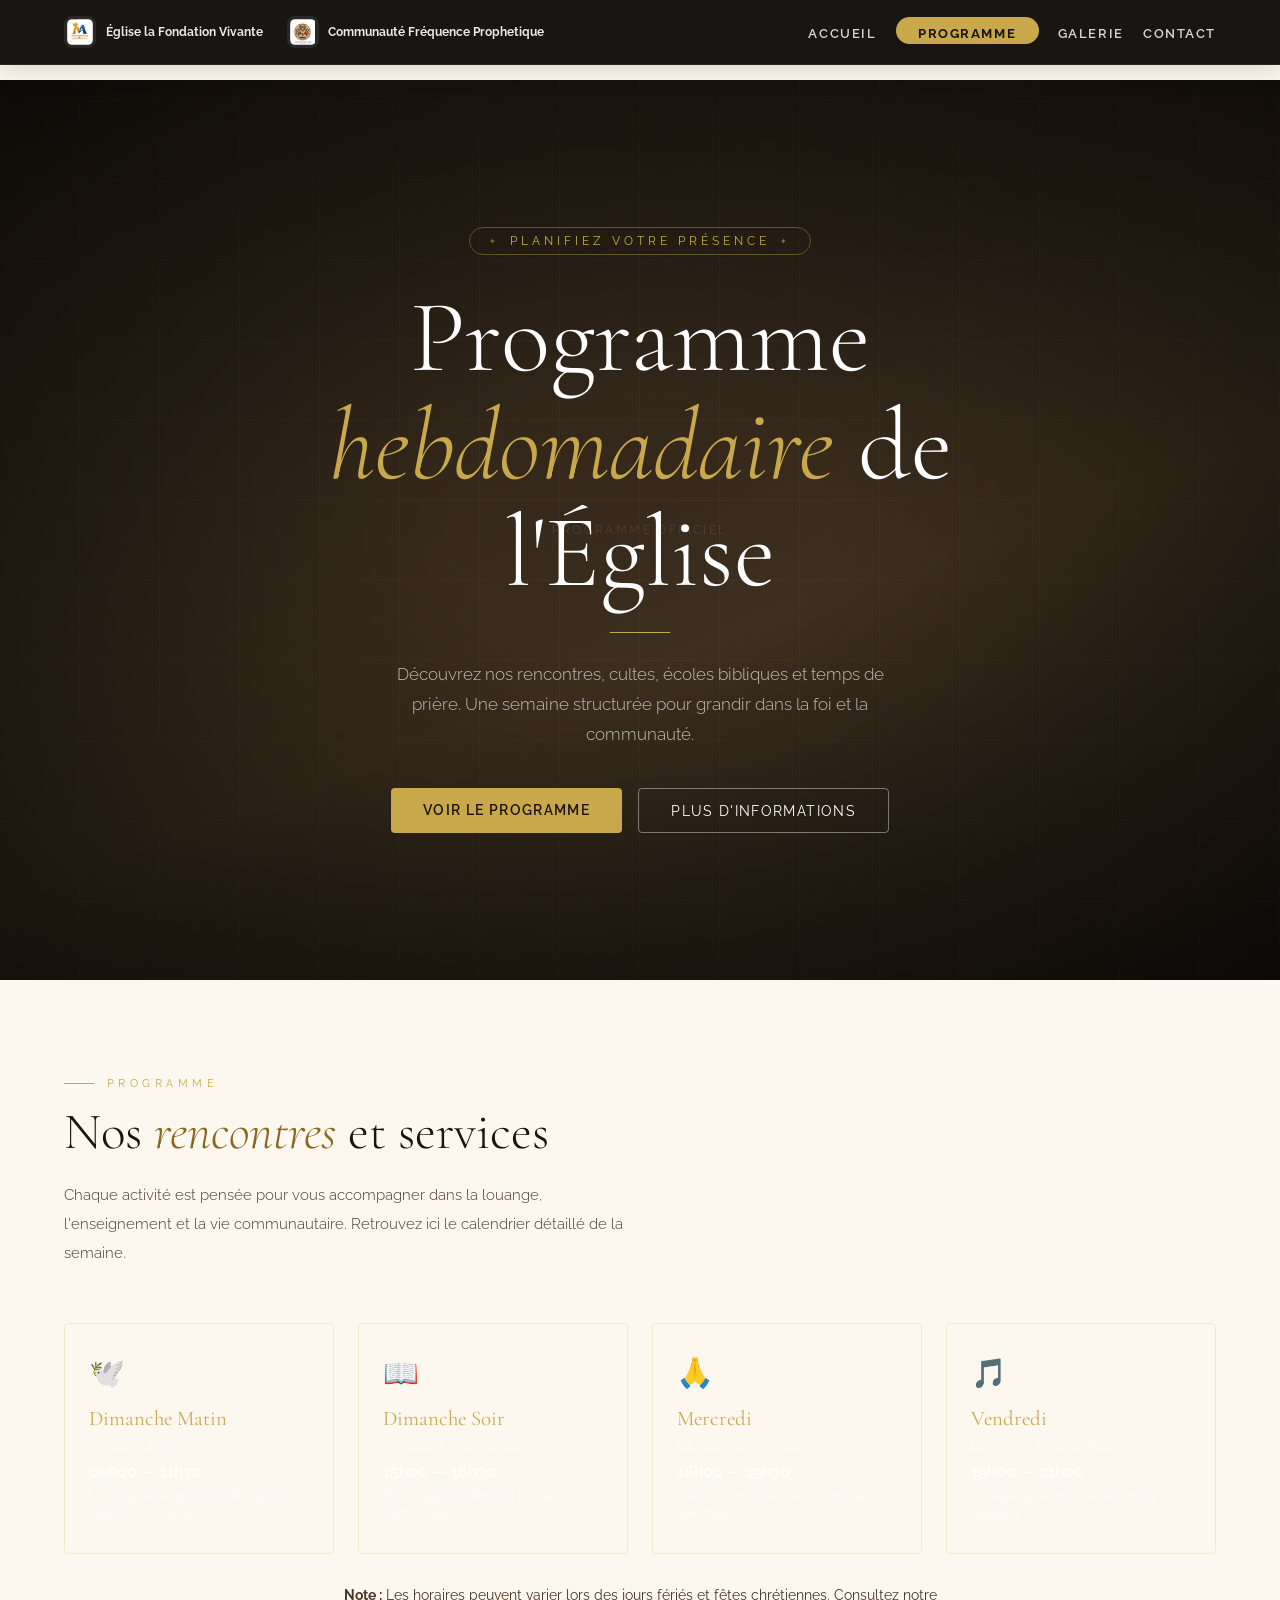
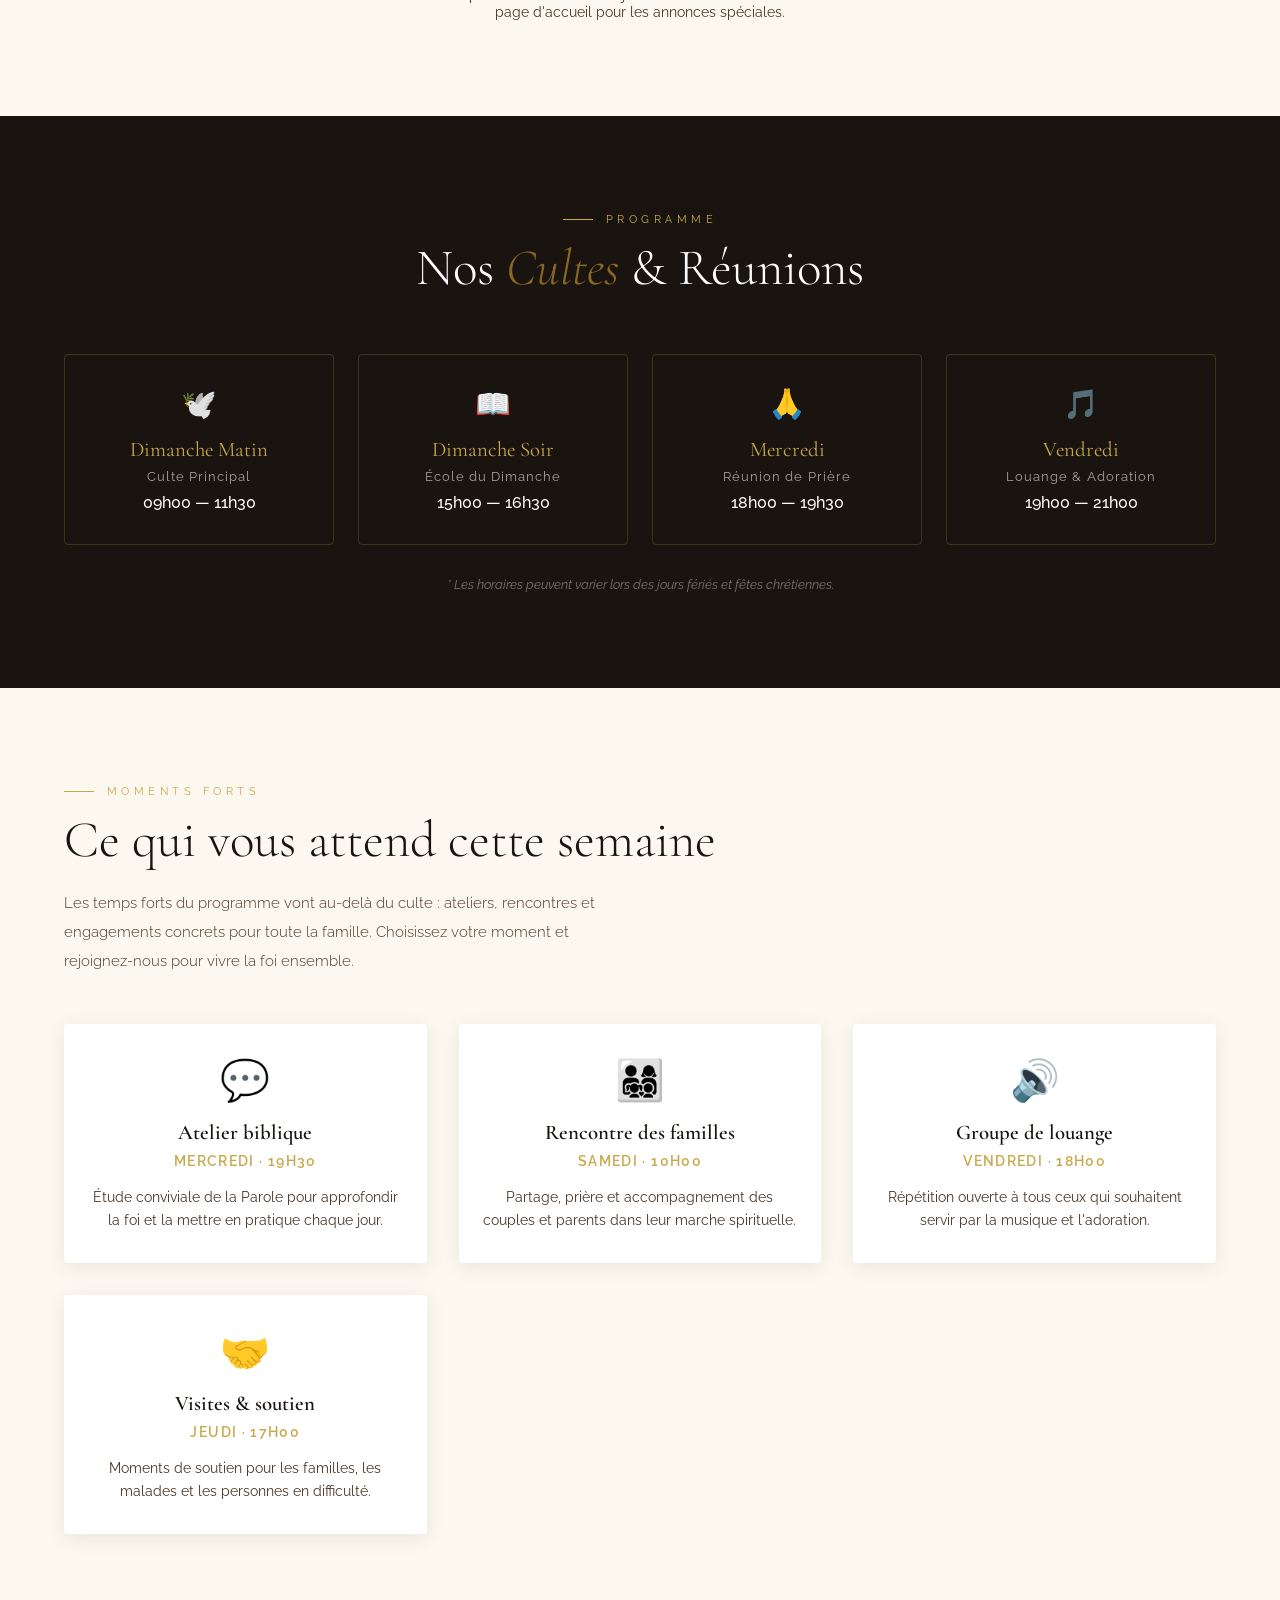
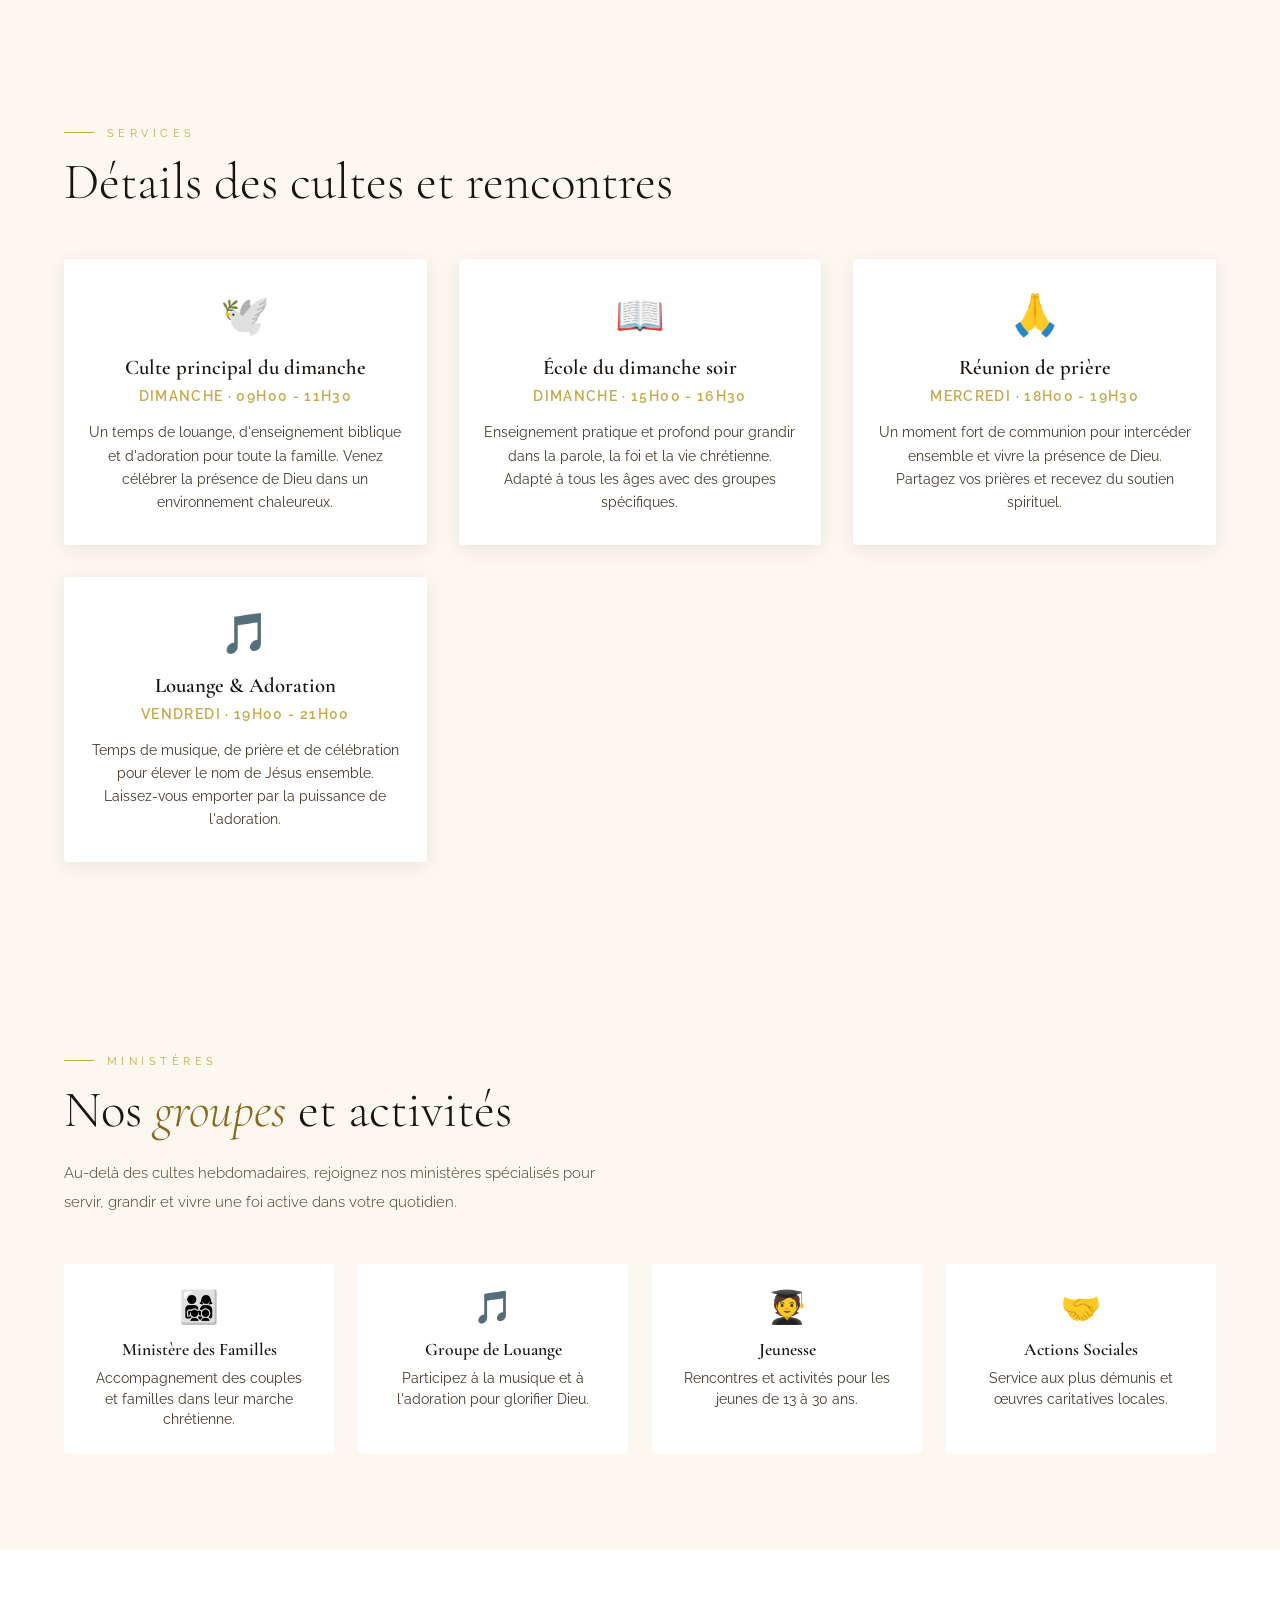
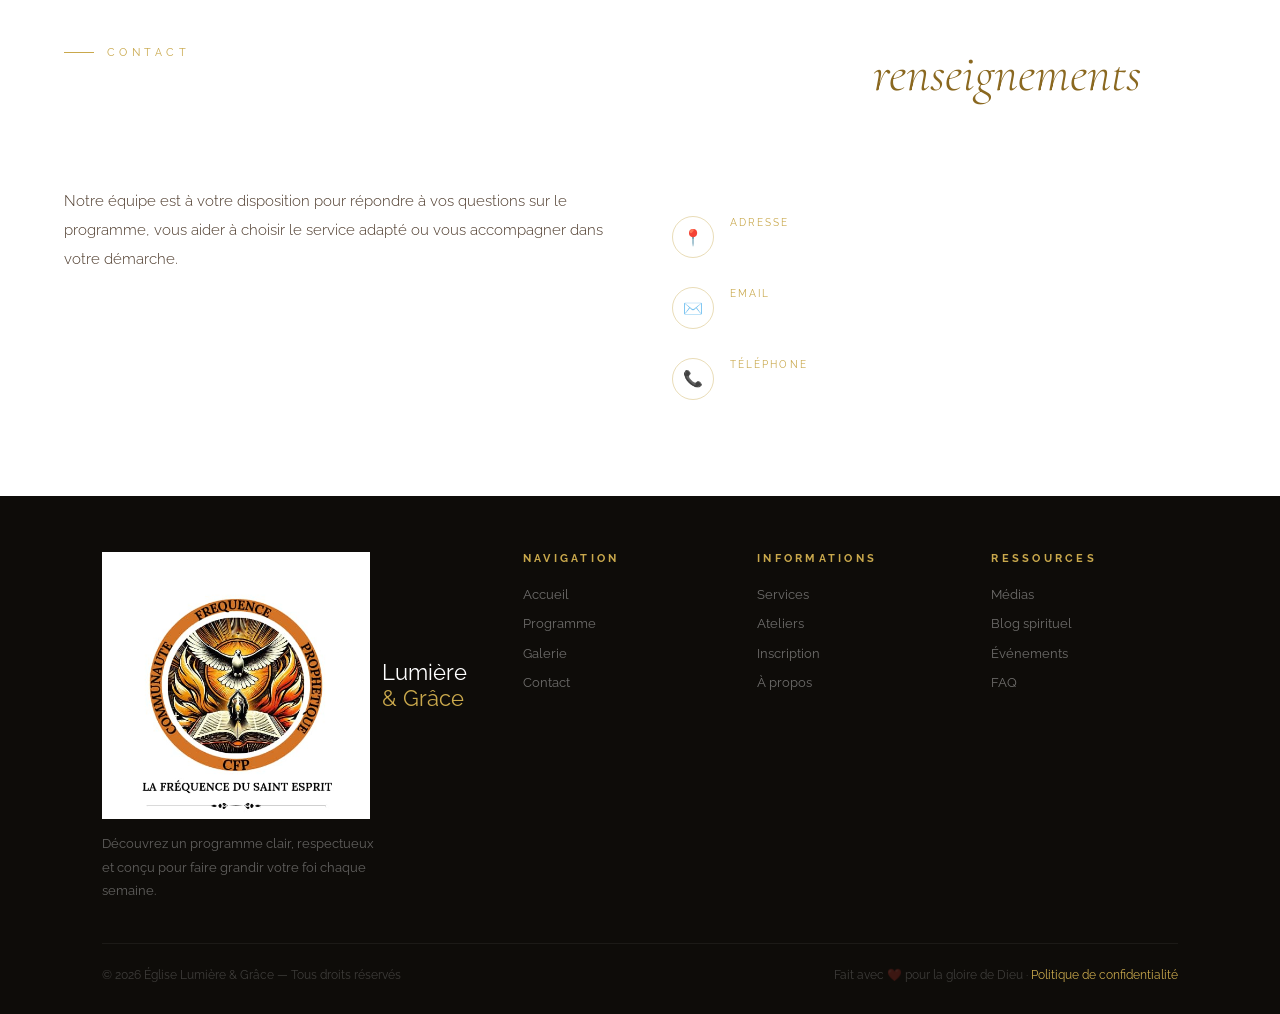
==== commit 6cb09915: "Add files via upload" ====
--- a/programme.html
+++ b/programme.html
@@ -3,6 +3,8 @@
 <head>
   <meta charset="UTF-8" />
   <meta name="viewport" content="width=device-width, initial-scale=1.0" />
+  <meta name="description" content="Programme hebdomadaire de l'Église Lumière & Grâce - Découvrez nos cultes, réunions de prière et activités communautaires à Abidjan." />
+  <meta name="keywords" content="programme église, cultes chrétiens, horaires messes, Abidjan, prière, communauté" />
   <title>Programme - Église Lumière & Grâce</title>
   <link rel="preconnect" href="https://fonts.googleapis.com">
   <link rel="preconnect" href="https://fonts.gstatic.com" crossorigin>
@@ -23,10 +25,10 @@
     </div>
   </div>
   <ul class="nav-links">
-    <li><a href="eglise.html#hero">Accueil</a></li>
+    <li><a href="index.html#accueil">Accueil</a></li>
     <li><a href="programme.html" class="nav-cta">Programme</a></li>
-    <li><a href="eglise.html#galerie">Galerie</a></li>
-    <li><a href="eglise.html#contact">Contact</a></li>
+    <li><a href="index.html#galerie">Galerie</a></li>
+    <li><a href="index.html#contact">Contact</a></li>
   </ul>
   <button class="burger" id="burger" type="button" aria-label="Ouvrir le menu" aria-expanded="false">
     <span></span><span></span><span></span>
@@ -34,12 +36,13 @@
 </header>
 
 <nav class="mobile-menu" id="mobileMenu" role="navigation" aria-label="Menu mobile" aria-hidden="true">
-  <a href="eglise.html#hero" onclick="closeMenu()">Accueil</a>
+  <a href="index.html#accueil" onclick="closeMenu()">Accueil</a>
   <a href="programme.html" onclick="closeMenu()">Programme</a>
-  <a href="eglise.html#galerie" onclick="closeMenu()">Galerie</a>
-  <a href="eglise.html#contact" onclick="closeMenu()">Contact</a>
+  <a href="index.html#galerie" onclick="closeMenu()">Galerie</a>
+  <a href="index.html#contact" onclick="closeMenu()">Contact</a>
 </nav>
 
+<!-- CONTENU PRINCIPAL DE LA PAGE PROGRAMME -->
 <main>
   <section id="hero">
     <div class="hero-bg">
@@ -60,6 +63,7 @@
     </div>
   </section>
 
+  <!-- SECTION PROGRAMME : horaires détaillés et présentation des services -->
   <section id="programme">
     <div class="section-label reveal">Programme</div>
     <h2 class="section-title reveal delay-1">Nos <em>rencontres</em> et services</h2>
@@ -101,6 +105,85 @@
 
     <div class="programme-note reveal delay-4">
       <p><strong>Note :</strong> Les horaires peuvent varier lors des jours fériés et fêtes chrétiennes. Consultez notre page d'accueil pour les annonces spéciales.</p>
+    </div>
+  </section>
+
+  <!-- ═══════════════════ HORAIRES ═══════════════════ -->
+  <section id="horaires">
+    <p class="section-label reveal justify-center">Programme</p>
+    <h2 class="section-title reveal delay-1 section-title light text-center">Nos <em class="text-gold">Cultes</em> & Réunions</h2>
+
+    <div class="horaires-grid">
+      <div class="horaire-card reveal delay-1">
+        <span class="icon">🕊️</span>
+        <p class="horaire-day">Dimanche Matin</p>
+        <p class="horaire-service">Culte Principal</p>
+        <p class="horaire-time">09h00 — 11h30</p>
+      </div>
+      <div class="horaire-card reveal delay-2">
+        <span class="icon">📖</span>
+        <p class="horaire-day">Dimanche Soir</p>
+        <p class="horaire-service">École du Dimanche</p>
+        <p class="horaire-time">15h00 — 16h30</p>
+      </div>
+      <div class="horaire-card reveal delay-3">
+        <span class="icon">🙏</span>
+        <p class="horaire-day">Mercredi</p>
+        <p class="horaire-service">Réunion de Prière</p>
+        <p class="horaire-time">18h00 — 19h30</p>
+      </div>
+      <div class="horaire-card reveal delay-4">
+        <span class="icon">🎵</span>
+        <p class="horaire-day">Vendredi</p>
+        <p class="horaire-service">Louange & Adoration</p>
+        <p class="horaire-time">19h00 — 21h00</p>
+      </div>
+    </div>
+    <p class="horaires-note reveal">* Les horaires peuvent varier lors des jours fériés et fêtes chrétiennes.</p>
+  </section>
+
+  <!-- SECTION TEMPS FORTS : activités complémentaires de la semaine -->
+  <section id="temps-forts">
+    <p class="section-label reveal">Moments forts</p>
+    <h2 class="section-title reveal delay-1">Ce qui vous attend cette semaine</h2>
+    <p class="section-desc reveal delay-2">
+      Les temps forts du programme vont au-delà du culte : ateliers, rencontres et engagements concrets
+      pour toute la famille. Choisissez votre moment et rejoignez-nous pour vivre la foi ensemble.
+    </p>
+
+    <div class="services-grid reveal delay-3">
+      <div class="service-card">
+        <div class="service-icon">💬</div>
+        <h3 class="service-title">Atelier biblique</h3>
+        <p class="service-time">Mercredi · 19h30</p>
+        <p class="service-desc">
+          Étude conviviale de la Parole pour approfondir la foi et la mettre en pratique chaque jour.
+        </p>
+      </div>
+      <div class="service-card">
+        <div class="service-icon">👨‍👩‍👧‍👦</div>
+        <h3 class="service-title">Rencontre des familles</h3>
+        <p class="service-time">Samedi · 10h00</p>
+        <p class="service-desc">
+          Partage, prière et accompagnement des couples et parents dans leur marche spirituelle.
+        </p>
+      </div>
+      <div class="service-card">
+        <div class="service-icon">🔊</div>
+        <h3 class="service-title">Groupe de louange</h3>
+        <p class="service-time">Vendredi · 18h00</p>
+        <p class="service-desc">
+          Répétition ouverte à tous ceux qui souhaitent servir par la musique et l'adoration.
+        </p>
+      </div>
+      <div class="service-card">
+        <div class="service-icon">🤝</div>
+        <h3 class="service-title">Visites & soutien</h3>
+        <p class="service-time">Jeudi · 17h00</p>
+        <p class="service-desc">
+          Moments de soutien pour les familles, les malades et les personnes en difficulté.
+        </p>
+      </div>
     </div>
   </section>
 
@@ -212,6 +295,7 @@
   </section>
 </main>
 
+<!-- FOOTER : bas de page, liens utiles et partenaires -->
 <footer>
   <div class="footer-top">
     <div class="footer-brand">
@@ -226,10 +310,10 @@
     <div class="footer-col">
       <h4>Navigation</h4>
       <ul>
-        <li><a href="eglise.html#hero">Accueil</a></li>
+        <li><a href="index.html#accueil">Accueil</a></li>
         <li><a href="programme.html">Programme</a></li>
-        <li><a href="eglise.html#galerie">Galerie</a></li>
-        <li><a href="eglise.html#contact">Contact</a></li>
+        <li><a href="index.html#galerie">Galerie</a></li>
+        <li><a href="index.html#contact">Contact</a></li>
       </ul>
     </div>
     <div class="footer-col">
@@ -244,7 +328,7 @@
     <div class="footer-col">
       <h4>Ressources</h4>
       <ul>
-        <li><a href="eglise.html#videos">Médias</a></li>
+        <li><a href="index.html#videos">Médias</a></li>
         <li><a href="#">Blog spirituel</a></li>
         <li><a href="#">Événements</a></li>
         <li><a href="#">FAQ</a></li>
@@ -286,6 +370,20 @@
     burger.setAttribute('aria-expanded', 'false');
     document.body.style.overflow = '';
   }
+
+  const revealEls = document.querySelectorAll('.reveal, .reveal-left, .reveal-right');
+  if (revealEls.length > 0) {
+    const revealObserver = new IntersectionObserver((entries) => {
+      entries.forEach((entry) => {
+        if (entry.isIntersecting) {
+          entry.target.classList.add('visible');
+          revealObserver.unobserve(entry.target);
+        }
+      });
+    }, { threshold: 0.15 });
+
+    revealEls.forEach((el) => revealObserver.observe(el));
+  }
 </script>
 </body>
 </html>
--- a/styles.css
+++ b/styles.css
@@ -942,11 +942,12 @@
 }
 
 
-/* ─── KEYFRAMES ──────────────────────────────────────── */
+/* ─── KEYFRAMES  (ANIMATIONS) ───────────────────────────────────────── */
 @keyframes slideUp { to { opacity: 1; transform: translateY(0); } }
 @keyframes fadeIn  { to { opacity: 1; } }
 
-/* ─── RESPONSIVE ─────────────────────────────────────── */
+/* ─── RESPONSIVE / ADAPTATION TABLETTE ET MOBILE ─────────────────────────────────────── */
+/* Ici on gère les écrans plus petits, sans modifier le design de l'ordi */
 @media (max-width: 1024px) {
   .footer-top { grid-template-columns: 1fr 1fr; }
   #accueil { grid-template-columns: 1fr; gap: 3rem; padding: 5rem 6%; }
